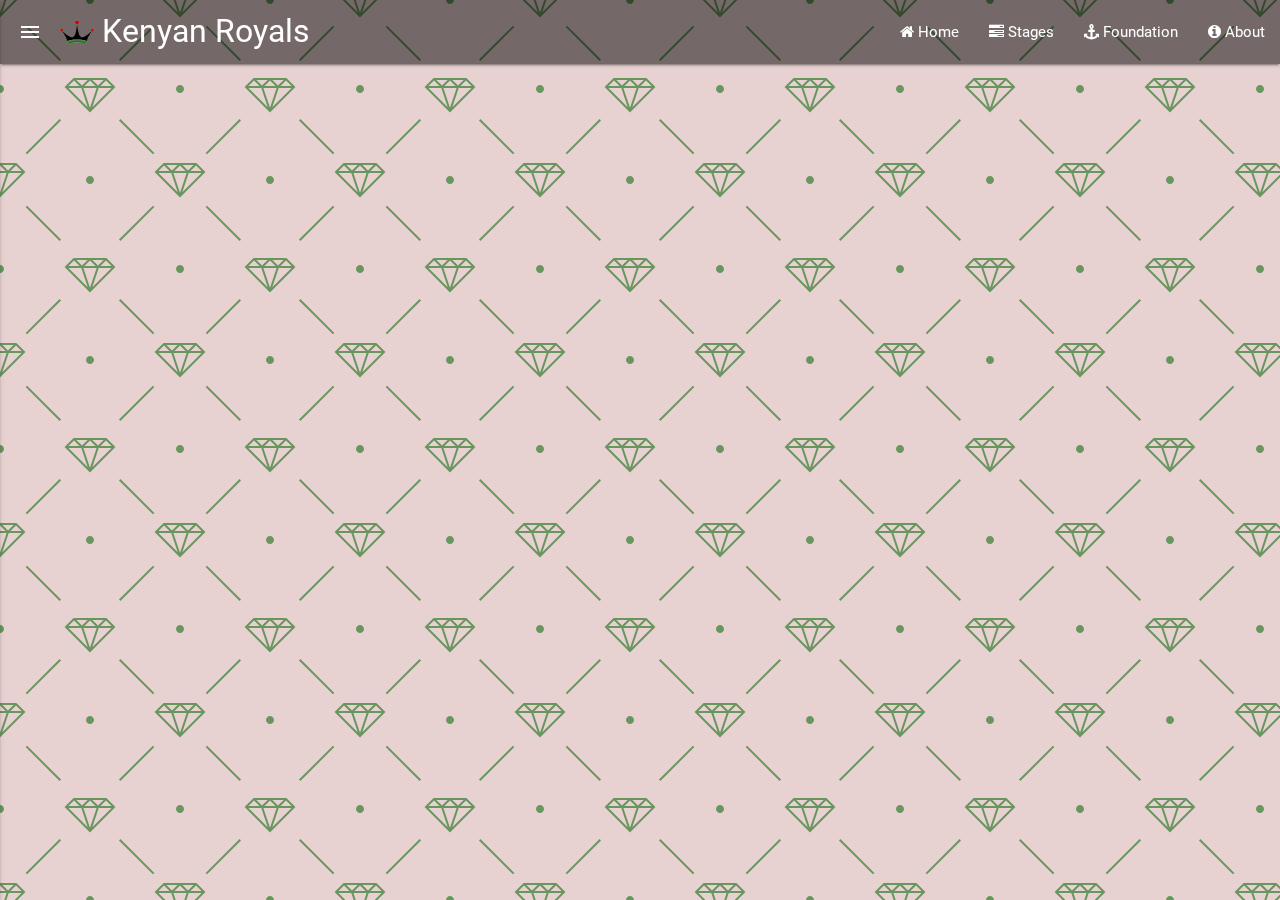
==== static/index.html @ c63fc7f6 "Created a skeleton of the interface" ====
<!DOCTYPE html>
<html lang="en">
<head>
    <meta charset="UTF-8">
    <title>Kenyan Royals</title>
    <!--Import Google Icon Font-->
    <link href="https://fonts.googleapis.com/icon?family=Material+Icons" rel="stylesheet">
    <!--Import materialize.css-->
    <link type="text/css" rel="stylesheet" href="css/materialize.min.css" media="screen,projection"/>
    <!--Import Font Awesome-->
    <link type="text/css" rel="stylesheet" href="css/font-awesome.min.css" media="screen,projection"/>
    <!--Import Custom CSS-->
    <link type="text/css" rel="stylesheet" href="css/styles.css" media="screen,projection"/>

    <!--Let browser know website is optimized for mobile-->
    <meta name="viewport" content="width=device-width, initial-scale=1.0"/>
</head>
<body>

<div class="navbar-fixed">
    <nav>
        <div class="nav-wrapper">
            <a href="#" data-activates="side-bar" class="button-collapse show-on-large"><i class="material-icons">menu</i></a>
            <span style="clear: both;"></span>
            <a href="#" class="brand-logo hide-on-med-and-up">
                <span class="logo-txt" style="float: left;">Kenyan&nbsp;</span>
                <img style="float: left;" class="logo-img" src="img/res/mipmap-hdpi/logo.png">
                <span class="logo-txt" style="float: left;">&nbsp;Royals</span>
                <span style="clear: left;"></span>
            </a>
            <a href="#" class="brand-logo left hide-on-small-and-down">
                <img style="float: left;" class="logo-img hide-on-small-and-down" src="img/royals.png">
                <span style="float: left;">&nbsp;Kenyan&nbsp;</span>
                <span style="float: left;">Royals</span>
                <span style="clear: left;"></span>
            </a>
            <ul id="nav-mobile" class="right hide-on-small-and-down">
                <li><a href="#"><i class="fa fa-home"></i> Home</a></li>
                <li><a href="#"><i class="fa fa-tasks"></i> Stages</a></li>
                <li><a href="#"><i class="fa fa-anchor"></i> Foundation</a></li>
                <li><a href="#"><i class="fa fa-info-circle"></i> About</a></li>
            </ul>
        </div>
    </nav>
</div>

<div></div>

<ul id="side-bar" class="side-nav">
    <li>
        <div class="user-view">
            <div class="background">
                <img src="img/kenya-landscape.jpg">
            </div>
            <a href="#"><img class="circle" src="img/royals.png"></a>
            <a href="#"><span class="white-text name">Kenyan Royals</span></a>
            <a href="#"><span class="white-text email">support@kenyanroyals.com</span></a>
        </div>
    </li>
    <li><a href="#"><i class="fa fa-home"></i> Home</a></li>
    <li><a href="#"><i class="fa fa-tasks"></i> Stages</a></li>
    <li><a href="#"><i class="fa fa-anchor"></i> Foundation</a></li>
    <li><a href="#"><i class="fa fa-user-circle"></i> Users</a></li>
    <li><a href="#"><i class="fa fa-info-circle"></i> About</a></li>
    <li><div class="divider"></div></li>
    <li><a class="subheader">Contact</a></li>
    <li><a href="#"><i class="fa fa-facebook"></i> Facebook</a></li>
    <li><a href="#"><i class="fa fa-twitter"></i> Twitter</a></li>
    <li><a href="#"><i class="fa fa-telegram"></i> Telegram</a></li>
    <li><a href="#"><i class="fa fa-send"></i> Email</a></li>
</ul>

<!--Import jQuery before materialize.js-->
<script type="text/javascript" src="js/jquery-3.2.1.min.js"></script>
<script type="text/javascript" src="js/materialize.min.js"></script>
<script type="text/javascript" src="js/socket.io.js"></script>
<script type="text/javascript" src="js/actions.js"></script>
<script type="text/javascript" src="js/sockets.js"></script>
</body>
</html>
---- static/css/styles.css ----
.logo-img {
    max-height: 64px!important;
    width: auto;
    padding: 15px 0!important;
}

@media only screen and (max-width: 992px) and (min-width: 600px)  {
    .logo-img{
       margin-left: 40px;
    }
}

@media only screen and (max-width: 470px)  {
    .logo-txt{
       font-size: 80%;
    }
}
@media only screen and (max-width: 400px)  {
    .logo-txt{
       font-size: 60%;
    }
}
@media only screen and (max-width: 400px)  {
    .logo-txt{
       display: none;
    }
}

body{
    padding-top: 64px;
    background-color: #e8d1d1;
    background-image: url("data:image/svg+xml,%3Csvg width='180' height='180' viewBox='0 0 180 180' xmlns='http://www.w3.org/2000/svg'%3E%3Cpath d='M81.28 88H68.413l19.298 19.298L81.28 88zm2.107 0h13.226L90 107.838 83.387 88zm15.334 0h12.866l-19.298 19.298L98.72 88zm-32.927-2.207L73.586 78h32.827l.5.5 7.294 7.293L115.414 87l-24.707 24.707-.707.707L64.586 87l1.207-1.207zm2.62.207L74 80.414 79.586 86H68.414zm16 0L90 80.414 95.586 86H84.414zm16 0L106 80.414 111.586 86h-11.172zm-8-6h11.173L98 85.586 92.414 80zM82 85.586L87.586 80H76.414L82 85.586zM17.414 0L.707 16.707 0 17.414V0h17.414zM4.28 0L0 12.838V0h4.28zm10.306 0L2.288 12.298 6.388 0h8.198zM180 17.414L162.586 0H180v17.414zM165.414 0l12.298 12.298L173.612 0h-8.198zM180 12.838L175.72 0H180v12.838zM0 163h16.413l.5.5 7.294 7.293L25.414 172l-8 8H0v-17zm0 10h6.613l-2.334 7H0v-7zm14.586 7l7-7H8.72l-2.333 7h8.2zM0 165.414L5.586 171H0v-5.586zM10.414 171L16 165.414 21.586 171H10.414zm-8-6h11.172L8 170.586 2.414 165zM180 163h-16.413l-7.794 7.793-1.207 1.207 8 8H180v-17zm-14.586 17l-7-7h12.865l2.333 7h-8.2zM180 173h-6.613l2.334 7H180v-7zm-21.586-2l5.586-5.586 5.586 5.586h-11.172zM180 165.414L174.414 171H180v-5.586zm-8 5.172l5.586-5.586h-11.172l5.586 5.586zM152.933 25.653l1.414 1.414-33.94 33.942-1.416-1.416 33.943-33.94zm1.414 127.28l-1.414 1.414-33.942-33.94 1.416-1.416 33.94 33.943zm-127.28 1.414l-1.414-1.414 33.94-33.942 1.416 1.416-33.943 33.94zm-1.414-127.28l1.414-1.414 33.942 33.94-1.416 1.416-33.94-33.943zM0 85c2.21 0 4 1.79 4 4s-1.79 4-4 4v-8zm180 0c-2.21 0-4 1.79-4 4s1.79 4 4 4v-8zM94 0c0 2.21-1.79 4-4 4s-4-1.79-4-4h8zm0 180c0-2.21-1.79-4-4-4s-4 1.79-4 4h8z' fill='%23006400' fill-opacity='0.55' fill-rule='evenodd'/%3E%3C/svg%3E");
}

.navbar-fixed{
    margin-top: -64px;
}

nav{
    background-color: rgba(0,0,0,0.5);
}

body::-webkit-scrollbar{
    width: 7px;
}

body::-webkit-scrollbar-track-piece{
    background-color: #1C2331;
}

body::-webkit-scrollbar-thumb{
    background-color: #cccccc;
    border-radius: 10%;
}

body::-webkit-scrollbar-button{
    background-color: #aaaaaa;
}
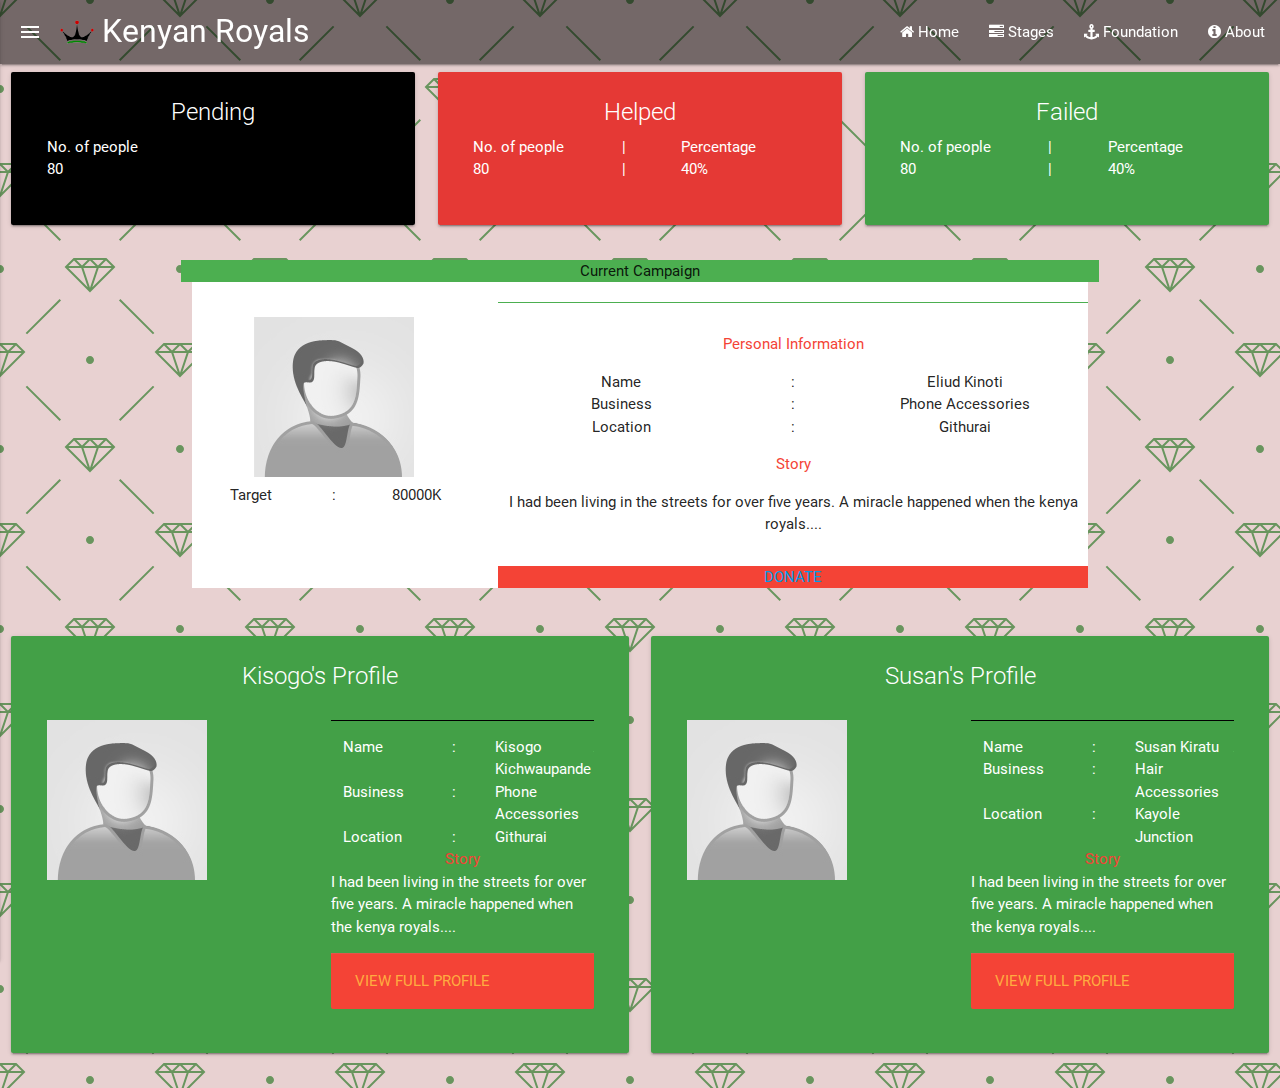
==== commit 35fe7955: "Home page design" ====
--- a/static/index.html
+++ b/static/index.html
@@ -43,8 +43,8 @@
         </div>
     </nav>
 </div>
-
-<div></div>
+<div id ="main_page">
+<div class="container white"></div>
 
 <ul id="side-bar" class="side-nav">
     <li>
@@ -70,6 +70,131 @@
     <li><a href="#"><i class="fa fa-send"></i> Email</a></li>
 </ul>
 
+<div class="row">
+    <div class="col s12 m6 l4">
+        <div class="card black darken-1">
+            <div class="card-content white-text">
+                <span class="card-title center">Pending</span>
+                <div class="row">
+                    <p><span class="col s12">No. of people</span></p>
+                    <p><span class=" col s12"> 80 </span></p>
+                </div>
+            </div>
+        </div>
+    </div>
+    <div class="col s12 m6 l4">
+        <div class="card red darken-1">
+            <div class="card-content white-text">
+                <span class="card-title center">Helped</span>
+                <div class="row">
+                <p><span class="col s5">No. of people</span><span class="col s2">|</span><span class="col s5">Percentage</span></p>
+                <p><span class="col s5">80</span><span class="col s2">|</span><span class="col s5">40%</span></p>
+                </div>
+            </div>
+        </div>
+    </div>
+    <div class="col s12 m6 l4">
+        <div class="card green darken-1">
+            <div class="card-content white-text">
+                <span class="card-title center">Failed</span>
+                <div class="row">
+                <p><span class="col s5">No. of people</span><span class="col s2">|</span><span class="col s5">Percentage</span></p>
+                <p><span class="col s5">80</span><span class="col s2">|</span><span class="col s5">40%</span></p>
+                </div>
+            </div>
+        </div>
+    </div>
+</div>
+<div class="container center white">
+    <div class="row">
+        <div class="col s12 green"><span class="card-title center">Current Campaign</span> </div>
+        <div class="row"></div>
+        <div class="col m5 s12 l4">
+            <p> <span class="col s12"><img src="img/profile.jpg"></span> </p>
+            <p> <span class=" col s5"> Target </span><span class="col s2"> : </span><span class="col s5"> 80000K</span></p>
+        </div>
+        <div class="col l8 m7 s12">
+            <div class="divider green"></div>
+            <div class="section">
+                <p class="red-text center"> Personal Information</p>
+                <p><span class="col s5"> Name</span> <span class=" col s2">:</span><span class="col s5">Eliud Kinoti</span> </p>
+                <p><span class="col s5"> Business</span> <span class=" col s2">:</span><span class="col s5">Phone Accessories</span> </p>
+                <p><span class="col s5"> Location </span> <span class=" col s2">:</span><span class="col s5">Githurai</span> </p>
+            </div>
+            <div class="divider green"></div>
+            <div class="section">
+                <p class="center red-text col s12">Story</p>
+                <p> I had been living in the streets for over five years. A miracle happened when the kenya royals....</p>
+            </div>
+            <div class="card-action red">
+                <a href="#">DONATE</a>
+            </div>
+        </div>
+    </div>
+</div>
+<div class="row"></div>
+<div class = "row">
+    <div class="col s12 m6 l6">
+        <div class="card green darken-1">
+            <div class="card-content white-text">
+                <span class="card-title center"> Kisogo's Profile</span>
+                <div class="row"></div>
+                <div class="row">
+                    <div class="col m6 s12">
+                        <img src="img/profile.jpg">
+                    </div>
+                    <div class="col m6 s12">
+                        <div class="divider black"></div>
+                        <div class="section">
+                            <p><span class="col s5"> Name</span> <span class=" col s2">:</span><span class="col s5">Kisogo Kichwaupande</span> </p>
+                            <p><span class="col s5"> Business</span> <span class=" col s2">:</span><span class="col s5">Phone Accessories</span> </p>
+                            <p><span class="col s5"> Location </span> <span class=" col s2">:</span><span class="col s5">Githurai</span> </p>
+                        </div>
+                        <div class="divider green"></div>
+                        <div class="section">
+                            <p class="center red-text col s12">Story</p>
+                            <p> I had been living in the streets for over five years. A miracle happened when the kenya royals....</p>
+                        </div>
+                        <div class="card-action red">
+                            <a class="center" href="#">View full Profile</a>
+                        </div>
+                    </div>
+                </div>
+            </div>
+        </div>
+    </div>
+    <div class="col s12 m6 l6">
+        <div class="card green darken-1">
+            <div class="card-content white-text">
+                <span class="card-title center"> Susan's Profile</span>
+                <div class="row"></div>
+                <div class="row">
+                    <div class="col m6 s12">
+                        <img src="img/profile.jpg">
+                    </div>
+                    <div class="col m6 s12">
+                        <div class="divider black"></div>
+                        <div class="section">
+                            <p><span class="col s5"> Name</span> <span class=" col s2">:</span><span class="col s5">Susan Kiratu</span> </p>
+                            <p><span class="col s5"> Business</span> <span class=" col s2">:</span><span class="col s5">Hair Accessories</span> </p>
+                            <p><span class="col s5"> Location </span> <span class=" col s2">:</span><span class="col s5">Kayole Junction</span> </p>
+                        </div>
+                        <div class="divider green"></div>
+                        <div class="section">
+                            <p class="center red-text col s12">Story</p>
+                            <p> I had been living in the streets for over five years. A miracle happened when the kenya royals....</p>
+                        </div>
+                        <div class="card-action red">
+                            <span class="center-align"><a href="#">View Full profile</a></span>
+                        </div>
+                    </div>
+                </div>
+            </div>
+        </div>
+    </div>
+</div>
+</div>
+
 <!--Import jQuery before materialize.js-->
 <script type="text/javascript" src="js/jquery-3.2.1.min.js"></script>
 <script type="text/javascript" src="js/materialize.min.js"></script>
--- a/static/css/styles.css
+++ b/static/css/styles.css
@@ -56,3 +56,6 @@
 body::-webkit-scrollbar-button{
     background-color: #aaaaaa;
 }
+.container{
+    height: 100%;
+}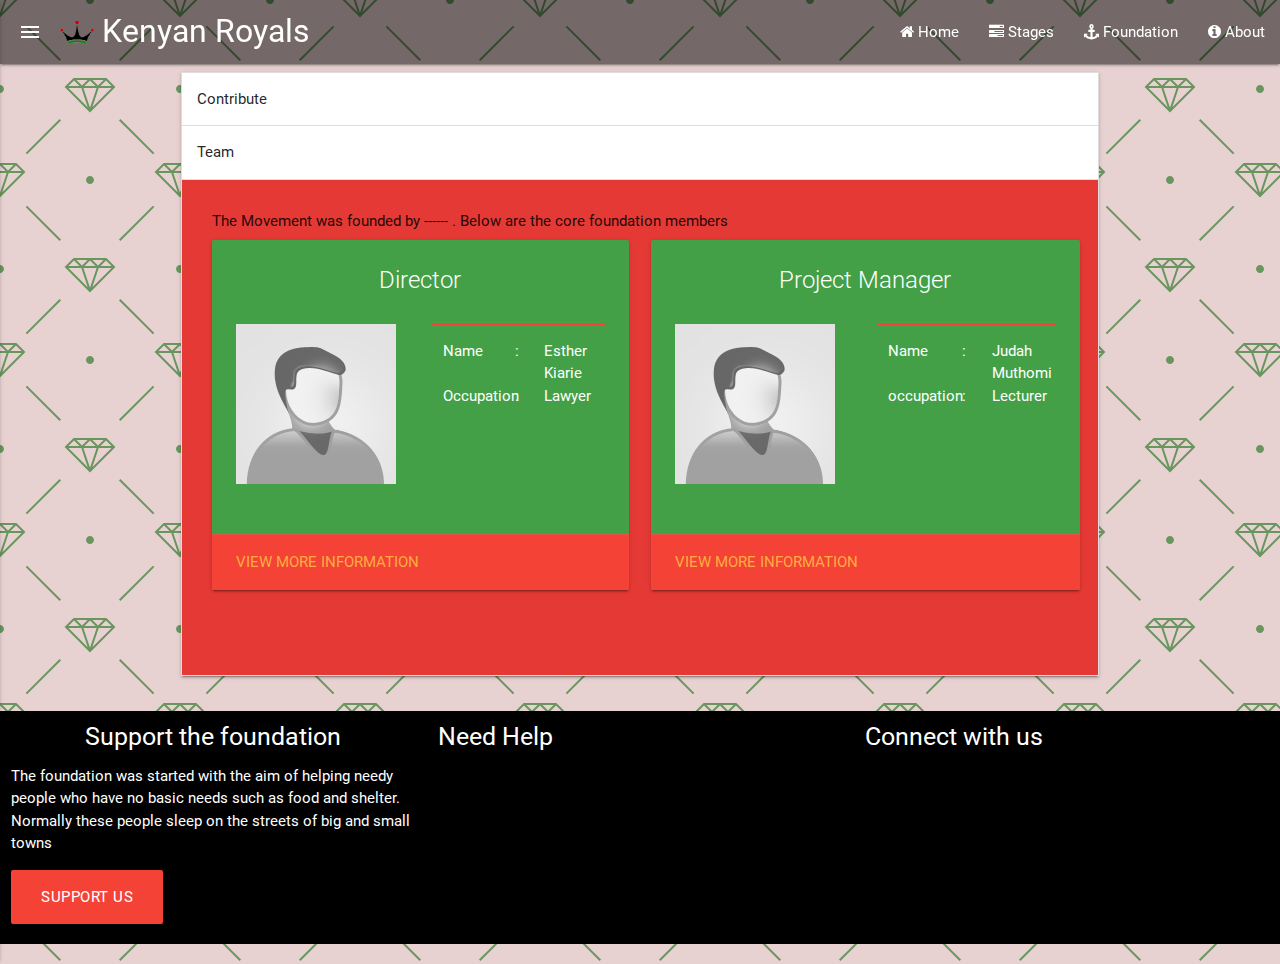
==== commit 658d5f2c: "Stages and foundation desins" ====
--- a/static/index.html
+++ b/static/index.html
@@ -20,7 +20,8 @@
 <div class="navbar-fixed">
     <nav>
         <div class="nav-wrapper">
-            <a href="#" data-activates="side-bar" class="button-collapse show-on-large"><i class="material-icons">menu</i></a>
+            <a href="#" data-activates="side-bar" class="button-collapse show-on-large"><i
+                    class="material-icons">menu</i></a>
             <span style="clear: both;"></span>
             <a href="#" class="brand-logo hide-on-med-and-up">
                 <span class="logo-txt" style="float: left;">Kenyan&nbsp;</span>
@@ -43,8 +44,6 @@
         </div>
     </nav>
 </div>
-<div id ="main_page">
-<div class="container white"></div>
 
 <ul id="side-bar" class="side-nav">
     <li>
@@ -62,137 +61,321 @@
     <li><a href="#"><i class="fa fa-anchor"></i> Foundation</a></li>
     <li><a href="#"><i class="fa fa-user-circle"></i> Users</a></li>
     <li><a href="#"><i class="fa fa-info-circle"></i> About</a></li>
-    <li><div class="divider"></div></li>
+    <li>
+        <div class="divider"></div>
+    </li>
     <li><a class="subheader">Contact</a></li>
     <li><a href="#"><i class="fa fa-facebook"></i> Facebook</a></li>
     <li><a href="#"><i class="fa fa-twitter"></i> Twitter</a></li>
     <li><a href="#"><i class="fa fa-telegram"></i> Telegram</a></li>
     <li><a href="#"><i class="fa fa-send"></i> Email</a></li>
 </ul>
-
-<div class="row">
-    <div class="col s12 m6 l4">
-        <div class="card black darken-1">
-            <div class="card-content white-text">
-                <span class="card-title center">Pending</span>
-                <div class="row">
-                    <p><span class="col s12">No. of people</span></p>
-                    <p><span class=" col s12"> 80 </span></p>
-                </div>
-            </div>
-        </div>
-    </div>
-    <div class="col s12 m6 l4">
-        <div class="card red darken-1">
-            <div class="card-content white-text">
-                <span class="card-title center">Helped</span>
-                <div class="row">
-                <p><span class="col s5">No. of people</span><span class="col s2">|</span><span class="col s5">Percentage</span></p>
-                <p><span class="col s5">80</span><span class="col s2">|</span><span class="col s5">40%</span></p>
-                </div>
-            </div>
-        </div>
-    </div>
-    <div class="col s12 m6 l4">
-        <div class="card green darken-1">
-            <div class="card-content white-text">
-                <span class="card-title center">Failed</span>
-                <div class="row">
-                <p><span class="col s5">No. of people</span><span class="col s2">|</span><span class="col s5">Percentage</span></p>
-                <p><span class="col s5">80</span><span class="col s2">|</span><span class="col s5">40%</span></p>
-                </div>
-            </div>
-        </div>
-    </div>
-</div>
-<div class="container center white">
+<div id="main_page" class="d-none">
     <div class="row">
-        <div class="col s12 green"><span class="card-title center">Current Campaign</span> </div>
-        <div class="row"></div>
-        <div class="col m5 s12 l4">
-            <p> <span class="col s12"><img src="img/profile.jpg"></span> </p>
-            <p> <span class=" col s5"> Target </span><span class="col s2"> : </span><span class="col s5"> 80000K</span></p>
-        </div>
-        <div class="col l8 m7 s12">
-            <div class="divider green"></div>
-            <div class="section">
-                <p class="red-text center"> Personal Information</p>
-                <p><span class="col s5"> Name</span> <span class=" col s2">:</span><span class="col s5">Eliud Kinoti</span> </p>
-                <p><span class="col s5"> Business</span> <span class=" col s2">:</span><span class="col s5">Phone Accessories</span> </p>
-                <p><span class="col s5"> Location </span> <span class=" col s2">:</span><span class="col s5">Githurai</span> </p>
-            </div>
-            <div class="divider green"></div>
-            <div class="section">
-                <p class="center red-text col s12">Story</p>
-                <p> I had been living in the streets for over five years. A miracle happened when the kenya royals....</p>
-            </div>
-            <div class="card-action red">
-                <a href="#">DONATE</a>
-            </div>
-        </div>
-    </div>
-</div>
-<div class="row"></div>
-<div class = "row">
-    <div class="col s12 m6 l6">
-        <div class="card green darken-1">
-            <div class="card-content white-text">
-                <span class="card-title center"> Kisogo's Profile</span>
-                <div class="row"></div>
-                <div class="row">
-                    <div class="col m6 s12">
-                        <img src="img/profile.jpg">
-                    </div>
-                    <div class="col m6 s12">
-                        <div class="divider black"></div>
-                        <div class="section">
-                            <p><span class="col s5"> Name</span> <span class=" col s2">:</span><span class="col s5">Kisogo Kichwaupande</span> </p>
-                            <p><span class="col s5"> Business</span> <span class=" col s2">:</span><span class="col s5">Phone Accessories</span> </p>
-                            <p><span class="col s5"> Location </span> <span class=" col s2">:</span><span class="col s5">Githurai</span> </p>
-                        </div>
-                        <div class="divider green"></div>
-                        <div class="section">
-                            <p class="center red-text col s12">Story</p>
-                            <p> I had been living in the streets for over five years. A miracle happened when the kenya royals....</p>
-                        </div>
-                        <div class="card-action red">
-                            <a class="center" href="#">View full Profile</a>
-                        </div>
-                    </div>
-                </div>
-            </div>
-        </div>
-    </div>
-    <div class="col s12 m6 l6">
-        <div class="card green darken-1">
-            <div class="card-content white-text">
-                <span class="card-title center"> Susan's Profile</span>
-                <div class="row"></div>
-                <div class="row">
-                    <div class="col m6 s12">
-                        <img src="img/profile.jpg">
-                    </div>
-                    <div class="col m6 s12">
-                        <div class="divider black"></div>
-                        <div class="section">
-                            <p><span class="col s5"> Name</span> <span class=" col s2">:</span><span class="col s5">Susan Kiratu</span> </p>
-                            <p><span class="col s5"> Business</span> <span class=" col s2">:</span><span class="col s5">Hair Accessories</span> </p>
-                            <p><span class="col s5"> Location </span> <span class=" col s2">:</span><span class="col s5">Kayole Junction</span> </p>
-                        </div>
-                        <div class="divider green"></div>
-                        <div class="section">
-                            <p class="center red-text col s12">Story</p>
-                            <p> I had been living in the streets for over five years. A miracle happened when the kenya royals....</p>
-                        </div>
-                        <div class="card-action red">
-                            <span class="center-align"><a href="#">View Full profile</a></span>
-                        </div>
-                    </div>
-                </div>
-            </div>
-        </div>
-    </div>
-</div>
+        <div class="col s12 m6 l4">
+            <div class="card black darken-1">
+                <div class="card-content white-text">
+                    <span class="card-title center">Pending</span>
+                    <div class="row">
+                        <p><span class="col s12">No. of people</span></p>
+                        <p><span class=" col s12"> 80 </span></p>
+                    </div>
+                </div>
+            </div>
+        </div>
+        <div class="col s12 m6 l4">
+            <div class="card red darken-1">
+                <div class="card-content white-text">
+                    <span class="card-title center">Helped</span>
+                    <div class="row">
+                        <p><span class="col s5">No. of people</span><span class="col s2">|</span><span class="col s5">Percentage</span>
+                        </p>
+                        <p><span class="col s5">80</span><span class="col s2">|</span><span class="col s5">40%</span>
+                        </p>
+                    </div>
+                </div>
+            </div>
+        </div>
+        <div class="col s12 m6 l4">
+            <div class="card green darken-1">
+                <div class="card-content white-text">
+                    <span class="card-title center">Failed</span>
+                    <div class="row">
+                        <p><span class="col s5">No. of people</span><span class="col s2">|</span><span class="col s5">Percentage</span>
+                        </p>
+                        <p><span class="col s5">80</span><span class="col s2">|</span><span class="col s5">40%</span>
+                        </p>
+                    </div>
+                </div>
+            </div>
+        </div>
+    </div>
+    <div class="container center white">
+        <div class="row">
+            <div class="col s12 green"><span class="card-title center">Current Campaign</span></div>
+            <div class="row"></div>
+            <div class="col m5 s12 l4">
+                <p><span class="col s12"><img src="img/profile.jpg"></span></p>
+                <p><span class=" col s5"> Target </span><span class="col s2"> : </span><span
+                        class="col s5"> 80000K</span></p>
+            </div>
+            <div class="col l8 m7 s12">
+                <div class="divider green"></div>
+                <div class="section">
+                    <p class="red-text center"> Personal Information</p>
+                    <p><span class="col s5"> Name</span> <span class=" col s2">:</span><span
+                            class="col s5">Eliud Kinoti</span></p>
+                    <p><span class="col s5"> Business</span> <span class=" col s2">:</span><span class="col s5">Phone Accessories</span>
+                    </p>
+                    <p><span class="col s5"> Location </span> <span class=" col s2">:</span><span class="col s5">Githurai</span>
+                    </p>
+                </div>
+                <div class="divider green"></div>
+                <div class="section">
+                    <p class="center red-text col s12">Story</p>
+                    <p> I had been living in the streets for over five years. A miracle happened when the kenya
+                        royals....</p>
+                </div>
+                <div class="card-action red">
+                    <a href="#">DONATE</a>
+                </div>
+            </div>
+        </div>
+    </div>
+    <div class="row"></div>
+    <div class="row">
+        <div class="col s12 m6 l6">
+            <div class="card green darken-1">
+                <div class="card-content white-text">
+                    <span class="card-title center"> Kisogo's Profile</span>
+                    <div class="row"></div>
+                    <div class="row">
+                        <div class="col m6 s12">
+                            <img src="img/profile.jpg">
+                        </div>
+                        <div class="col m6 s12">
+                            <div class="divider black"></div>
+                            <div class="section">
+                                <p><span class="col s5"> Name</span> <span class=" col s2">:</span><span class="col s5">Kisogo Kichwaupande</span>
+                                </p>
+                                <p><span class="col s5"> Business</span> <span class=" col s2">:</span><span
+                                        class="col s5">Phone Accessories</span></p>
+                                <p><span class="col s5"> Location </span> <span class=" col s2">:</span><span
+                                        class="col s5">Githurai</span></p>
+                            </div>
+                            <div class="divider green"></div>
+                            <div class="section">
+                                <p class="center red-text col s12">Story</p>
+                                <p> I had been living in the streets for over five years. A miracle happened when the
+                                    kenya royals....</p>
+                            </div>
+                            <div class="card-action red">
+                                <a class="center" href="#">View full Profile</a>
+                            </div>
+                        </div>
+                    </div>
+                </div>
+            </div>
+        </div>
+        <div class="col s12 m6 l6">
+            <div class="card green darken-1">
+                <div class="card-content white-text">
+                    <span class="card-title center"> Susan's Profile</span>
+                    <div class="row"></div>
+                    <div class="row">
+                        <div class="col m6 s12">
+                            <img src="img/profile.jpg">
+                        </div>
+                        <div class="col m6 s12">
+                            <div class="divider black"></div>
+                            <div class="section">
+                                <p><span class="col s5"> Name</span> <span class=" col s2">:</span><span class="col s5">Susan Kiratu</span>
+                                </p>
+                                <p><span class="col s5"> Business</span> <span class=" col s2">:</span><span
+                                        class="col s5">Hair Accessories</span></p>
+                                <p><span class="col s5"> Location </span> <span class=" col s2">:</span><span
+                                        class="col s5">Kayole Junction</span></p>
+                            </div>
+                            <div class="divider green"></div>
+                            <div class="section">
+                                <p class="center red-text col s12">Story</p>
+                                <p> I had been living in the streets for over five years. A miracle happened when the
+                                    kenya royals....</p>
+                            </div>
+                            <div class="card-action red">
+                                <span class="center-align"><a href="#">View Full profile</a></span>
+                            </div>
+                        </div>
+                    </div>
+                </div>
+            </div>
+        </div>
+    </div>
+</div>
+<div id="stages_page" class="d-none">
+    <div class="row">
+        <div class="col s12 m5 l4">
+            <div class="card green darken-1">
+                <div class="card-content white-text">
+                    <span class="card-title center"> Susan's Profile</span>
+                    <div class="row"></div>
+                    <div class="row">
+                        <div class="col m6 s12">
+                            <img src="img/profile.jpg">
+                        </div>
+                        <div class="col m6 s12">
+                            <div class="divider black"></div>
+                            <div class="section">
+                                <p><span class="col s5"> Name</span> <span class=" col s2">:</span><span class="col s5">Susan Kiratu</span>
+                                </p>
+                                <p><span class="col s5"> status </span> <span class=" col s2">:</span><span
+                                        class="col s5">Helped</span></p>
+
+                            </div>
+                        </div>
+                    </div>
+                </div>
+                <div class="card-action red">
+                    <a href="#">View more Information</a>
+                </div>
+            </div>
+        </div>
+        <div class="col m7 l8">
+            <div class="card red darken-1">
+                <div class="card-content white-text">
+                    <div class="row green"><span class="card-title center"> Information Panel</span></div>
+                    <div class="row"></div>
+                    <div class="row">
+                        <div class="col m6 s12">
+                            <img src="img/profile.jpg">
+                        </div>
+                        <div class="col m6 s12">
+                            <h6 class="center"> Profile Information</h6>
+                            <div class="divider green"></div>
+                            <div class="section">
+                                <p><span class="col s5"> Name</span> <span class=" col s2">:</span><span class="col s5">Susan Kiratu</span>
+                                </p>
+                                <p><span class="col s5"> status </span> <span class=" col s2">:</span><span
+                                        class="col s5">Helped</span></p>
+
+                            </div>
+                        </div>
+                    </div>
+                    <div class="row">
+                        <div class="col m6 s12 l12">
+                            <h6 class="center"> Business Information</h6>
+                            <div class="divider green"></div>
+                            <div class="section">
+                                <p>
+                                    After receiving Help from the Kenya Royals I managed to ................
+                                    ......................................................................
+                                    ......................................................................
+                                    ...................... The business is now thriving and I am located along
+                                    Kagundo Road. Thank you Kenya
+                                </p>
+                            </div>
+                        </div>
+                    </div>
+                </div>
+            </div>
+        </div>
+    </div>
+</div>
+<div id="foundation_page" class="container">
+    <div class="row">
+        <ul class="collapsible" data-collapsible="accordion">
+            <li>
+                <div class="collapsible-header center">Contribute</div>
+                <div class="collapsible-body green darken-1">
+                    <span>Donate: Mpesa, Airtel, Card, Bank </span>
+                </div>
+            </li>
+            <li>
+                <div class="collapsible-header active center">Team</div>
+                <div class="collapsible-body red darken-1">
+                    <span>The Movement was founded by ------ . Below are the core foundation members</span>
+                    <div class="row">
+                        <div class="col s12 m6 l6">
+                            <div class="card green darken-1">
+                                <div class="card-content white-text">
+                                    <span class="card-title center"> Director</span>
+                                    <div class="row"></div>
+                                    <div class="row">
+                                        <div class="col m6 s12">
+                                            <img src="img/profile.jpg">
+                                        </div>
+                                        <div class="col m6 s12">
+                                            <div class="divider red"></div>
+                                            <div class="section">
+                                                <p><span class="col s5"> Name</span> <span class=" col s2">:</span><span
+                                                        class="col s5">Esther Kiarie</span>
+                                                </p>
+                                                <p><span class="col s5"> Occupation </span> <span
+                                                        class=" col s2">:</span><span
+                                                        class="col s5">Lawyer</span></p>
+
+                                            </div>
+                                        </div>
+                                    </div>
+                                </div>
+                                <div class="card-action red">
+                                    <a href="#">View more Information</a>
+                                </div>
+                            </div>
+                        </div>
+                        <div class="row">
+                            <div class="col s12 m6 l6">
+                                <div class="card green darken-1">
+                                    <div class="card-content white-text">
+                                        <span class="card-title center"> Project Manager</span>
+                                        <div class="row"></div>
+                                        <div class="row">
+                                            <div class="col m6 s12">
+                                                <img src="img/profile.jpg">
+                                            </div>
+                                            <div class="col m6 s12">
+                                                <div class="divider red"></div>
+                                                <div class="section">
+                                                    <p><span class="col s5"> Name</span> <span
+                                                            class=" col s2">:</span><span
+                                                            class="col s5">Judah Muthomi</span>
+                                                    </p>
+                                                    <p><span class="col s5"> occupation </span> <span
+                                                            class=" col s2">:</span><span
+                                                            class="col s5">Lecturer</span></p>
+
+                                                </div>
+                                            </div>
+                                        </div>
+                                    </div>
+                                    <div class="card-action red">
+                                        <a href="#">View more Information</a>
+                                    </div>
+                                </div>
+                            </div>
+                        </div>
+                    </div>
+                </div>
+            </li>
+        </ul>
+    </div>
+</div>
+<div class="row black">
+    <div class="col s12 m4 l4">
+        <h5 class="card-title white-text center"> Support the foundation</h5>
+        <p class="white-text"> The foundation was started with the aim of helping needy people
+            who have no basic needs such as food and shelter. Normally these people sleep on the streets of
+            big and small towns</p>
+        <span class="center-align"><button class="btn btn-large red">Support Us</button></span>
+    </div>
+    <div class="col s12 m4 l4">
+        <h5 class="card-title white-text"> Need Help </h5>
+    </div>
+    <div class="col s12 m4 l4">
+        <h5 class="card-title white-text"> Connect with us</h5>
+
+    </div>
+    <div class="row"></div>
 </div>
 
 <!--Import jQuery before materialize.js-->
@@ -202,4 +385,4 @@
 <script type="text/javascript" src="js/actions.js"></script>
 <script type="text/javascript" src="js/sockets.js"></script>
 </body>
-</html>+</html>
--- a/static/css/styles.css
+++ b/static/css/styles.css
@@ -58,4 +58,7 @@
 }
 .container{
     height: 100%;
+}
+.d-none{
+    display:none;
 }